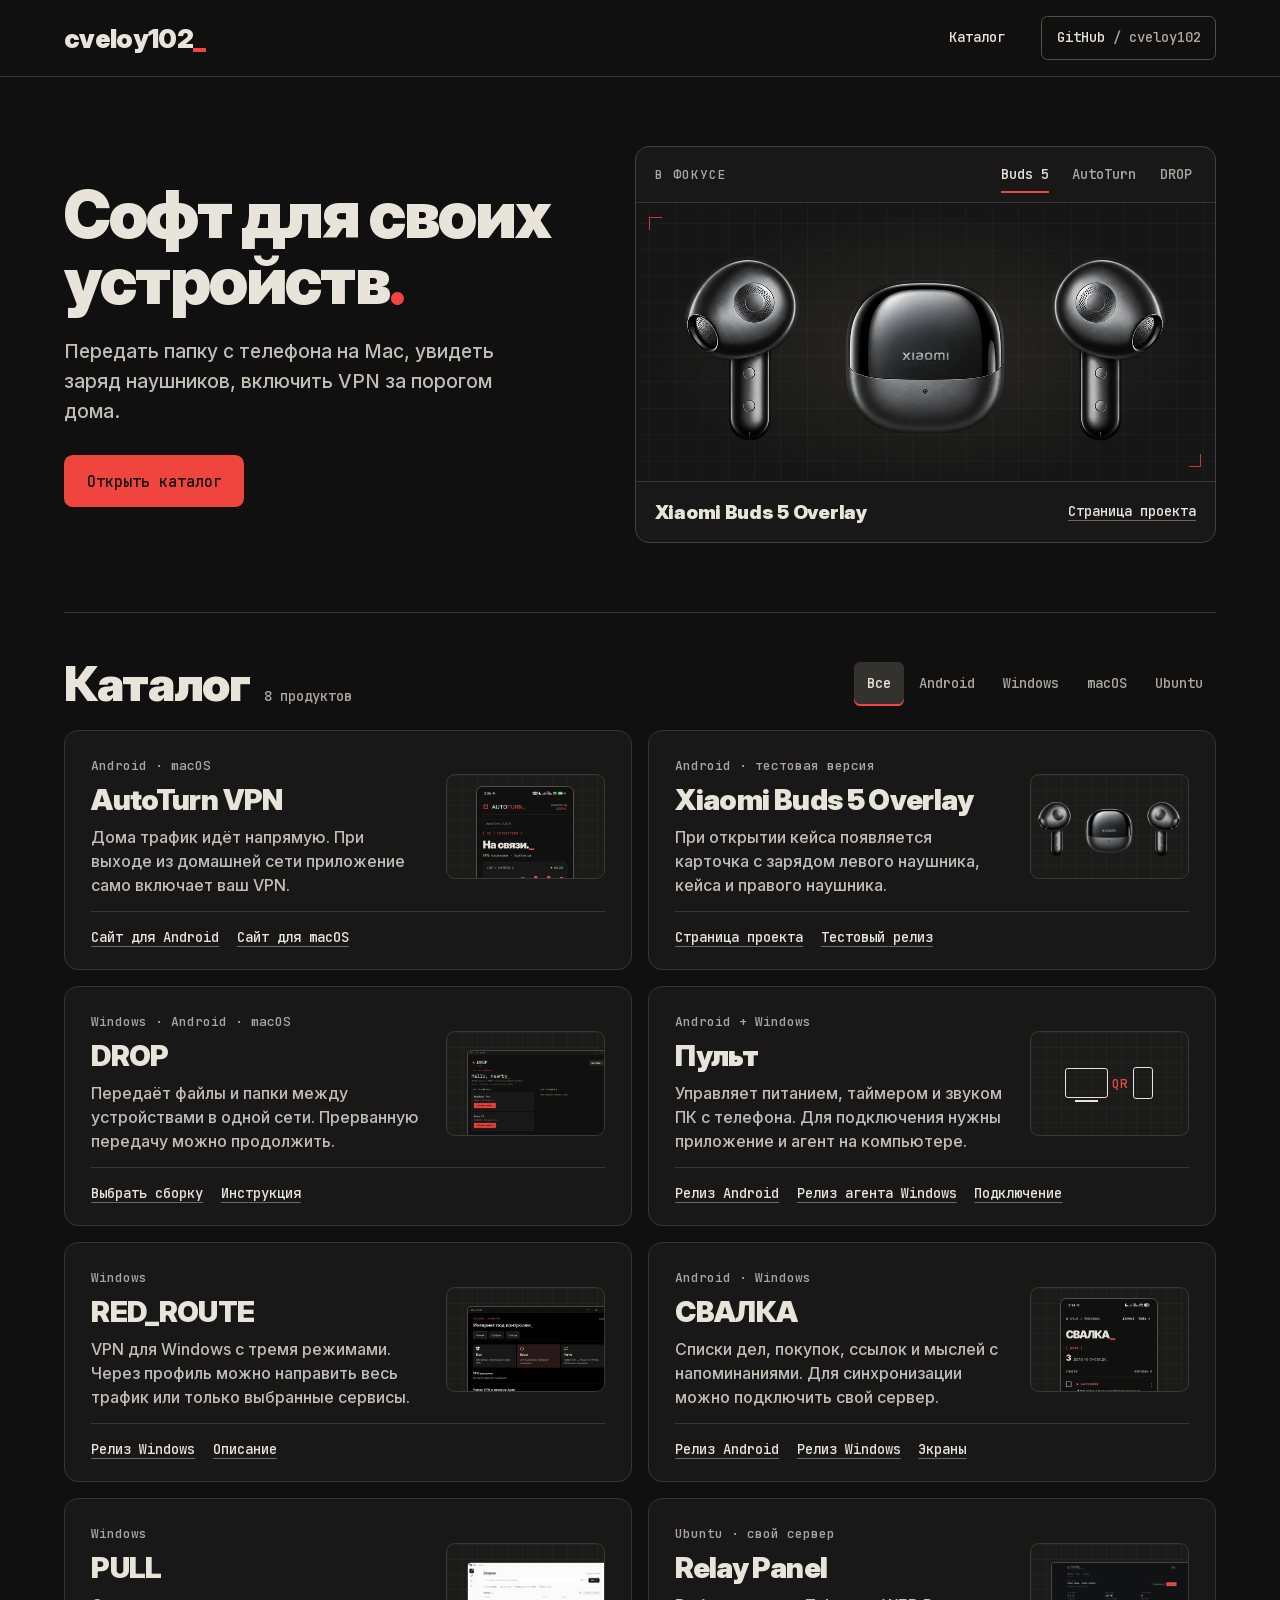
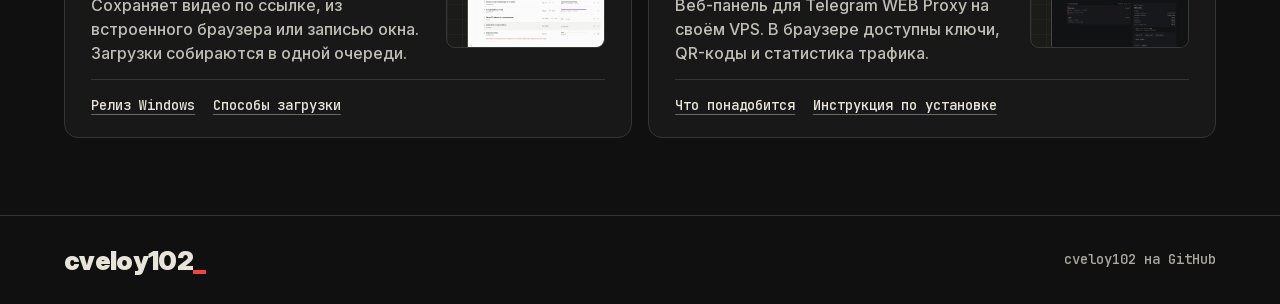
==== index.html @ 3ee3e3c9 "Publish the cveloy102 project catalog" ====
<!doctype html>
<html lang="ru">
<head>
  <meta charset="utf-8">
  <meta name="viewport" content="width=device-width, initial-scale=1">
  <meta name="theme-color" content="#101010">
  <meta name="description" content="Приложения cveloy102 для Android, Windows и macOS и инструменты для своего сервера. Страницы проектов, инструкции и релизы.">
  <title>cveloy102 — каталог приложений</title>
  <link rel="icon" href="data:,">
  <link rel="stylesheet" href="styles.css">
  <script src="showcase.js" defer></script>
</head>
<body id="top">
  <a class="skip" href="#catalog">К каталогу приложений</a>
  <header class="masthead">
    <div class="shell masthead-inner">
      <a class="wordmark" href="#top" aria-label="cveloy102, начало страницы">cveloy102<span aria-hidden="true">_</span></a>
      <nav class="main-nav" aria-label="Основная навигация">
        <a href="#catalog">Каталог</a>
        <a class="github-link" href="https://github.com/cveloy102">GitHub<span class="handle"> / cveloy102</span></a>
      </nav>
    </div>
  </header>

  <main>
    <section class="hero shell" aria-labelledby="hero-title">
      <div class="intro">
        <h1 id="hero-title">Софт для своих устройств<span class="accent">.</span></h1>
        <p class="lead">Передать папку с телефона на Mac, увидеть заряд наушников, включить VPN за порогом дома.</p>
        <a class="primary" href="#catalog">Открыть каталог</a>
      </div>

      <div class="workbench">
        <div class="workbench-bar">
          <span class="small-label" id="featured-label">В фокусе</span>
          <div class="segments" role="group" aria-labelledby="featured-label" data-feature-controls hidden>
            <button type="button" aria-pressed="true" aria-controls="feature-buds">Buds 5</button>
            <button type="button" aria-pressed="false" aria-controls="feature-autoturn">AutoTurn</button>
            <button type="button" aria-pressed="false" aria-controls="feature-drop">DROP</button>
          </div>
        </div>
        <div class="display" aria-live="polite">
          <figure class="feature" id="feature-buds">
            <div class="stage stage-buds">
              <img src="assets/buds.webp" width="1024" height="512" alt="Два графитовых наушника Xiaomi Buds 5 по сторонам от зарядного кейса.">
            </div>
            <figcaption><strong>Xiaomi Buds 5 Overlay</strong><a href="https://cveloy102.github.io/buds-curtain/">Страница проекта</a></figcaption>
          </figure>
          <figure class="feature" id="feature-autoturn" hidden>
            <div class="stage stage-autoturn">
              <img class="mac-screen" src="assets/autoturn-mac.webp" width="600" height="553" alt="Окно AutoTurn с состоянием VPN на macOS.">
              <img class="phone-screen" src="assets/autoturn-android.webp" width="620" height="1343" alt="Главный экран Android со статусом «На связи».">
            </div>
            <figcaption><strong>AutoTurn VPN</strong><div class="caption-links"><a href="https://cveloy102.github.io/autoturn-vpn/">Android</a><a href="https://cveloy102.github.io/autoturn-macos/">macOS</a></div></figcaption>
          </figure>
          <figure class="feature" id="feature-drop" hidden>
            <div class="stage stage-drop">
              <img src="assets/drop-windows.webp" width="920" height="681" alt="Окно DROP на Windows со списком устройств в локальной сети.">
            </div>
            <figcaption><strong>DROP</strong><a href="https://cveloy102.github.io/hl100-drop/">Страница проекта</a></figcaption>
          </figure>
        </div>
      </div>
    </section>

    <section class="catalog shell" id="catalog" aria-labelledby="catalog-title">
      <div class="catalog-top">
        <div class="catalog-heading"><h2 id="catalog-title">Каталог</h2><span class="result-count" role="status" aria-atomic="true">8 продуктов</span></div>
        <div class="filters" role="group" aria-label="Фильтр по платформе" data-filter-controls hidden>
          <button type="button" data-filter="all" aria-pressed="true">Все</button>
          <button type="button" data-filter="android" aria-pressed="false">Android</button>
          <button type="button" data-filter="windows" aria-pressed="false">Windows</button>
          <button type="button" data-filter="macos" aria-pressed="false">macOS</button>
          <button type="button" data-filter="ubuntu" aria-pressed="false">Ubuntu</button>
        </div>
      </div>
      <div class="products">
        <article class="product" data-platforms="android macos">
          <div class="product-main">
            <div class="product-copy"><p class="platform">Android · macOS</p><h3>AutoTurn VPN</h3><p>Дома трафик идёт напрямую. При выходе из домашней сети приложение само включает ваш VPN.</p></div>
            <div class="mini mini-phone" aria-hidden="true"><img src="assets/autoturn-android.webp" width="620" height="1343" loading="lazy" alt=""></div>
          </div>
          <div class="links"><a href="https://cveloy102.github.io/autoturn-vpn/">Сайт для Android</a><a href="https://cveloy102.github.io/autoturn-macos/">Сайт для macOS</a></div>
        </article>
        <article class="product" data-platforms="android">
          <div class="product-main">
            <div class="product-copy"><p class="platform">Android · тестовая версия</p><h3>Xiaomi Buds 5 Overlay</h3><p>При открытии кейса появляется карточка с зарядом левого наушника, кейса и правого наушника.</p></div>
            <div class="mini mini-buds" aria-hidden="true"><img src="assets/buds.webp" width="1024" height="512" loading="lazy" alt=""></div>
          </div>
          <div class="links"><a href="https://cveloy102.github.io/buds-curtain/">Страница проекта</a><a href="https://github.com/cveloy102/buds-curtain/releases/tag/v0.7.1">Тестовый релиз</a></div>
        </article>
        <article class="product" data-platforms="android windows macos">
          <div class="product-main">
            <div class="product-copy"><p class="platform">Windows · Android · macOS</p><h3>DROP</h3><p>Передаёт файлы и папки между устройствами в одной сети. Прерванную передачу можно продолжить.</p></div>
            <div class="mini mini-window" aria-hidden="true"><img src="assets/drop-windows.webp" width="920" height="681" loading="lazy" alt=""></div>
          </div>
          <div class="links"><a href="https://cveloy102.github.io/hl100-drop/#download">Выбрать сборку</a><a href="https://cveloy102.github.io/hl100-drop/guide.html">Инструкция</a></div>
        </article>
        <article class="product" data-platforms="android windows">
          <div class="product-main">
            <div class="product-copy"><p class="platform">Android + Windows</p><h3>Пульт</h3><p>Управляет питанием, таймером и звуком ПК с телефона. Для подключения нужны приложение и агент на компьютере.</p></div>
            <div class="mini pairing" role="img" aria-label="Телефон соединяется с агентом на ПК по QR-коду"><span class="monitor"></span><span class="pair-code">QR</span><span class="handset"></span></div>
          </div>
          <div class="links"><a href="https://github.com/cveloy102/pult/releases/tag/android-v0.2.0">Релиз Android</a><a href="https://github.com/cveloy102/pult/releases/tag/agent-v0.2.0">Релиз агента Windows</a><a href="https://github.com/cveloy102/pult#первый-запуск">Подключение</a></div>
        </article>
        <article class="product" data-platforms="windows">
          <div class="product-main">
            <div class="product-copy"><p class="platform">Windows</p><h3>RED_ROUTE</h3><p>VPN для Windows с тремя режимами. Через профиль можно направить весь трафик или только выбранные сервисы.</p></div>
            <div class="mini mini-window" aria-hidden="true"><img src="assets/red-route.webp" width="480" height="537" loading="lazy" alt=""></div>
          </div>
          <div class="links"><a href="https://github.com/cveloy102/RED_ROUTE/releases/latest">Релиз Windows</a><a href="https://github.com/cveloy102/RED_ROUTE#red_route">Описание</a></div>
        </article>
        <article class="product" data-platforms="android windows">
          <div class="product-main">
            <div class="product-copy"><p class="platform">Android · Windows</p><h3>СВАЛКА</h3><p>Списки дел, покупок, ссылок и мыслей с напоминаниями. Для синхронизации можно подключить свой сервер.</p></div>
            <div class="mini mini-phone" aria-hidden="true"><img src="assets/svalka.webp" width="310" height="671" loading="lazy" alt=""></div>
          </div>
          <div class="links"><a href="https://github.com/cveloy102/reminder/releases/tag/v2.1">Релиз Android</a><a href="https://github.com/cveloy102/reminder/releases/tag/windows-v0.4.2">Релиз Windows</a><a href="https://github.com/cveloy102/reminder#интерфейс">Экраны</a></div>
        </article>
        <article class="product" data-platforms="windows">
          <div class="product-main">
            <div class="product-copy"><p class="platform">Windows</p><h3>PULL</h3><p>Сохраняет видео по ссылке, из встроенного браузера или записью окна. Загрузки собираются в одной очереди.</p></div>
            <div class="mini mini-window" aria-hidden="true"><img src="assets/pull.webp" width="690" height="442" loading="lazy" alt=""></div>
          </div>
          <div class="links"><a href="https://github.com/cveloy102/pull-video-downloader/releases/latest">Релиз Windows</a><a href="https://github.com/cveloy102/pull-video-downloader#четыре-способа-сохранить-видео">Способы загрузки</a></div>
        </article>
        <article class="product" data-platforms="ubuntu">
          <div class="product-main">
            <div class="product-copy"><p class="platform">Ubuntu · свой сервер</p><h3>Relay Panel</h3><p>Веб-панель для Telegram WEB Proxy на своём VPS. В браузере доступны ключи, QR-коды и статистика трафика.</p></div>
            <div class="mini mini-window" aria-hidden="true"><img src="assets/relay.webp" width="620" height="372" loading="lazy" alt=""></div>
          </div>
          <div class="links"><a href="https://github.com/cveloy102/telegram-webproxy-panel#-что-нужно-заранее">Что понадобится</a><a href="https://github.com/cveloy102/telegram-webproxy-panel#-установка">Инструкция по установке</a></div>
        </article>
      </div>
    </section>
  </main>
  <footer><div class="shell foot"><a class="wordmark" href="#top" aria-label="cveloy102, к началу">cveloy102<span aria-hidden="true">_</span></a><a class="foot-link" href="https://github.com/cveloy102">cveloy102 на GitHub</a></div></footer>
</body>
</html>
---- styles.css ----
@font-face {
  font-family: Inter;
  src: url("assets/inter-medium.ttf") format("truetype");
  font-weight: 500;
  font-display: swap;
}
@font-face {
  font-family: "Inter Display";
  src: url("assets/inter-black.ttf") format("truetype");
  font-weight: 900;
  font-display: swap;
}
@font-face {
  font-family: "JetBrains Mono";
  src: url("assets/jetbrains.ttf") format("truetype");
  font-weight: 500;
  font-display: swap;
}

:root {
  color-scheme: dark;
  --bg: #101010;
  --surface: #181818;
  --fg: #e8e4d9;
  --muted: #aaa79f;
  --line: #353535;
  --accent: #f0443e;
  --display: "Inter Display", "Arial Black", system-ui, sans-serif;
  --sans: Inter, "Segoe UI", Arial, sans-serif;
  --mono: "JetBrains Mono", Consolas, monospace;
  --gutter: clamp(1rem, 5vw, 4.5rem);
  --radius: 0.875rem;
}
*, *::before, *::after { box-sizing: border-box; }
[hidden] { display: none !important; }
html { scroll-padding-top: 1rem; }
body { margin: 0; background: var(--bg); color: var(--fg); font: 500 1rem/1.55 var(--sans); overflow-wrap: anywhere; }
a { color: inherit; text-decoration: none; }
button { color: inherit; font: inherit; cursor: pointer; }
a, button { touch-action: manipulation; }
:focus-visible { outline: 3px solid var(--fg); outline-offset: 3px; }
img { display: block; max-width: 100%; }
h1, h2, h3, p, figure { margin: 0; }
h1, h2, h3 { font-family: var(--display); font-weight: 900; }
::selection { color: var(--bg); background: var(--accent); }
.shell { width: min(80rem, calc(100% - var(--gutter) * 2)); margin-inline: auto; }
.skip { position: absolute; z-index: 5; top: 0.5rem; left: 0.5rem; transform: translateY(-180%); padding: 0.7rem 1rem; color: var(--bg); background: var(--fg); }
.skip:focus { transform: none; }
.accent, .wordmark span { color: var(--accent); }

.masthead { border-bottom: 1px solid var(--line); }
.masthead-inner, .foot { display: flex; flex-wrap: wrap; justify-content: space-between; align-items: center; gap: 0.25rem 1rem; }
.masthead-inner { min-height: 4.75rem; }
.wordmark { display: inline-flex; align-items: center; min-height: 44px; font: 900 1.65rem/1 var(--display); letter-spacing: -0.025em; }
.main-nav { display: flex; flex-wrap: wrap; max-width: 100%; align-items: center; gap: 0.25rem clamp(0.875rem, 2.8vw, 2.5rem); }
.main-nav a, .foot-link { display: inline-flex; align-items: center; min-height: 44px; font: 500 0.875rem/1.4 var(--mono); }
.github-link { border: 1px solid #51504b; border-radius: 0.4rem; padding: 0 0.9rem; }
.handle { color: var(--muted); white-space: pre; }
.main-nav a:hover, .foot-link:hover { color: var(--accent); }
.github-link:hover { border-color: var(--accent); }

.hero { display: grid; grid-template-columns: minmax(0, 0.94fr) minmax(0, 1.06fr); align-items: center; gap: clamp(2rem, 4.3vw, 4.5rem); padding-block: clamp(3rem, 5.4vw, 5rem); }
.intro { padding-block: 0.5rem; }
h1 { max-width: 15ch; font-size: clamp(3.1rem, 5.1vw, 4.95rem); line-height: 1.02; letter-spacing: -0.032em; text-wrap: balance; }
.lead { max-width: 37ch; margin-top: 1.4rem; color: #c1beb6; font-size: clamp(1.0625rem, 1.5vw, 1.25rem); line-height: 1.55; }
.primary { display: inline-flex; min-height: 3.25rem; align-items: center; justify-content: center; margin-top: 1.8rem; padding: 0.75rem 1.35rem; border: 1px solid transparent; border-radius: 0.55rem; color: var(--bg); background: var(--accent); font: 500 0.95rem/1.4 var(--mono); }
.primary:hover { background: #ff5b52; }
.primary:active { background: #eb403a; }

.workbench { min-width: 0; overflow: hidden; border: 1px solid #43413c; border-radius: var(--radius); background: var(--surface); }
.workbench-bar { min-height: 3.5rem; padding: 0.25rem 0.8rem 0.25rem 1.2rem; display: flex; flex-wrap: wrap; justify-content: space-between; align-items: center; gap: 0.25rem 0.5rem; border-bottom: 1px solid var(--line); }
.small-label, .platform { font: 500 0.8125rem/1.4 var(--mono); }
.small-label { color: var(--muted); text-transform: uppercase; letter-spacing: 0.08em; }
.segments { display: flex; flex-wrap: wrap; max-width: 100%; align-items: center; gap: 0.18rem; }
.segments button, .filters button { min-height: 44px; border: 0; padding: 0.35rem 0.65rem; background: transparent; color: var(--muted); font: 500 0.875rem/1.25 var(--mono); }
.segments button { position: relative; border-radius: 0.25rem; }
.segments button[aria-pressed="true"] { color: var(--fg); }
.segments button[aria-pressed="true"]::after { content: ""; position: absolute; left: 0.65rem; right: 0.65rem; bottom: 0.2rem; height: 2px; background: var(--accent); }
.segments button:hover, .filters button:hover { color: var(--fg); background: #252523; }
.stage { position: relative; display: grid; place-items: center; isolation: isolate; height: clamp(13.5rem, 21.7vw, 20rem); overflow: hidden; background-color: #161616; background-image: radial-gradient(ellipse at 50% 52%, #79746b31, transparent 67%), linear-gradient(#d1caba0a 1px, transparent 1px), linear-gradient(90deg, #d1caba0a 1px, transparent 1px); background-size: auto, 1.65rem 1.65rem, 1.65rem 1.65rem; background-position: center; }
.stage::before, .stage::after { content: ""; position: absolute; z-index: 2; width: 0.8rem; height: 0.8rem; opacity: 0.8; pointer-events: none; }
.stage::before { top: 0.85rem; left: 0.85rem; border-top: 1px solid var(--accent); border-left: 1px solid var(--accent); }
.stage::after { right: 0.85rem; bottom: 0.85rem; border-right: 1px solid var(--accent); border-bottom: 1px solid var(--accent); }
.stage-buds img { width: 89%; height: 96%; object-fit: contain; }
.stage-autoturn img { height: auto; border: 1px solid #55534e; box-shadow: 0 0.6rem 2rem #0009; }
.stage-autoturn .mac-screen { position: absolute; height: 85%; width: auto; max-width: 71%; object-fit: contain; left: 15%; top: 7%; border-radius: 0.38rem; }
.stage-autoturn .phone-screen { position: absolute; height: 79%; width: auto; right: 13%; bottom: 4%; border-radius: 0.65rem; }
.stage-drop img { max-width: 81%; width: auto; height: 88%; object-fit: contain; border: 1px solid #474641; border-radius: 0.4rem; box-shadow: 0 0.6rem 2rem #0009; }
figcaption { display: flex; flex-wrap: wrap; justify-content: space-between; align-items: center; gap: 0.25rem 0.75rem; min-height: 3.8rem; padding: 0.3rem 1.2rem; border-top: 1px solid var(--line); }
figcaption strong { font: 900 clamp(1.075rem, 1.5vw, 1.375rem)/1.15 var(--display); letter-spacing: -0.015em; }
figcaption a, .links a { display: inline-flex; align-items: center; min-height: 44px; font: 500 0.875rem/1.4 var(--mono); text-decoration: underline; text-decoration-color: #6b6861; text-underline-offset: 0.3em; }
figcaption a:hover, .links a:hover { color: var(--accent); text-decoration-color: currentColor; }
.caption-links { display: flex; flex-wrap: wrap; gap: 0.8rem; }

.catalog { padding-block: clamp(2rem, 3.7vw, 3.5rem) clamp(3rem, 6vw, 5.5rem); border-top: 1px solid var(--line); }
.catalog-top { display: flex; align-items: center; justify-content: space-between; gap: 1.25rem; flex-wrap: wrap; margin-bottom: 1.4rem; }
.catalog-heading { display: flex; align-items: baseline; flex-wrap: wrap; gap: 0.875rem; }
h2 { font-size: clamp(2.25rem, 3.7vw, 3.4rem); letter-spacing: -0.028em; line-height: 1; }
.result-count { color: var(--muted); font: 500 0.875rem/1.5 var(--mono); }
.filters { display: flex; flex-wrap: wrap; align-items: center; gap: 0.15rem; }
.filters button { min-width: 44px; border-radius: 0.4rem; padding-inline: 0.8rem; }
.filters button[aria-pressed="true"] { color: var(--fg); background: #33322e; box-shadow: inset 0 -2px var(--accent); }
.products { display: grid; grid-template-columns: repeat(2, minmax(0, 1fr)); gap: 1rem; }
.product { min-width: 0; min-height: 14.25rem; display: flex; flex-direction: column; justify-content: space-between; padding: clamp(1.1rem, 2.05vw, 1.75rem); padding-bottom: 0.6rem; border: 1px solid var(--line); border-radius: var(--radius); background: var(--surface); }
.product-main { display: grid; grid-template-columns: minmax(0, 1fr) 31%; align-items: center; gap: clamp(0.75rem, 1.7vw, 1.5rem); margin-bottom: 0.9rem; }
.platform { margin-bottom: 0.55rem; color: var(--muted); }
h3 { font-size: clamp(1.6rem, 2.25vw, 2.05rem); line-height: 1.08; letter-spacing: -0.022em; overflow-wrap: anywhere; }
.product-copy p:last-child { margin-top: 0.6rem; color: #c1beb6; line-height: 1.5; }
.mini { position: relative; display: grid; place-items: center; overflow: hidden; height: clamp(6.1rem, 8.2vw, 7.8rem); border: 1px solid #383835; border-radius: 0.55rem; background-color: #1b1b1a; background-image: linear-gradient(#d1caba09 1px, transparent 1px), linear-gradient(90deg, #d1caba09 1px, transparent 1px); background-size: 15px 15px; }
.mini-buds img { width: 98%; height: auto; }
.mini-phone img { position: absolute; width: 62%; height: auto; top: 10%; border: 1px solid #504f49; border-radius: 0.4rem; }
.mini-window img { position: absolute; width: 91%; height: auto; max-height: none; top: 18%; left: 13%; border: 1px solid #47453f; border-radius: 0.25rem; }
.links { display: flex; flex-wrap: wrap; gap: 0.1rem 1.1rem; align-items: baseline; border-top: 1px solid var(--line); padding-top: 0.2rem; }
.pairing { display: flex; justify-content: center; gap: 0.28rem; }
.monitor, .handset { display: block; position: relative; border: 1.5px solid var(--fg); border-radius: 0.18rem; }
.monitor { width: 27%; height: 29%; }
.monitor::after { content: ""; position: absolute; width: 55%; left: 22.5%; bottom: -0.32rem; border-bottom: 2px solid var(--fg); }
.handset { width: 13%; height: 31%; }
.pair-code { color: var(--accent); font: 500 0.8125rem/1 var(--mono); }
.foot { min-height: 5.5rem; }
footer { border-top: 1px solid var(--line); }
.foot-link { color: var(--muted); }

@media (max-width: 62rem) {
  .hero { gap: 1.5rem; }
  h1 { font-size: clamp(2.85rem, 5.1vw, 3.5rem); }
  .product-main { grid-template-columns: minmax(0, 1fr) 26%; }
  .product { padding-inline: 1.15rem; }
}
@media (max-width: 48rem) {
  .hero { grid-template-columns: minmax(0, 1fr); padding-block: 2.4rem; gap: 1.8rem; }
  .intro { padding: 0; }
  h1 { font-size: clamp(2.85rem, 9.2vw, 4.3rem); }
  .lead { margin-top: 1rem; }
  .primary { margin-top: 1.25rem; }
  .stage { height: clamp(10.75rem, 42vw, 17.5rem); }
  .products { grid-template-columns: minmax(0, 1fr); }
  .product-main { grid-template-columns: minmax(0, 1fr) 27%; }
  .product { min-height: 0; }
  .catalog-top { gap: 1rem; }
}
@media (max-width: 32rem) {
  .masthead-inner { min-height: 3.75rem; }
  .wordmark { font-size: 1.35rem; }
  .handle { display: none; }
  .github-link { padding-inline: 0.7rem; }
  .workbench-bar { padding-inline: 0.75rem 0.4rem; }
  .segments button { padding-inline: 0.55rem; }
  figcaption { padding-inline: 0.75rem; }
  .filters { gap: 0; }
  .filters button { padding-inline: 0.6rem; }
  .product-main { display: block; position: relative; }
  .product-copy .platform, .product-copy h3 { max-width: calc(100% - 4.7rem); }
  .product-copy p:last-child { margin-top: 0.9rem; }
  .mini { position: absolute; top: 0; right: 0; width: 4rem; height: 3.5rem; }
  .links { column-gap: 0.9rem; }
}
@media (max-width: 22.5rem) {
  .small-label { font-size: 0.75rem; letter-spacing: 0; }
  .segments { gap: 0; }
  .segments button { padding-inline: 0.4rem; }
  figcaption { flex-wrap: wrap; row-gap: 0; padding-top: 0.65rem; }
  .product-copy .platform, .product-copy h3 { max-width: none; }
  .mini { display: none; }
}
@media (prefers-reduced-motion: no-preference) {
  html { scroll-behavior: smooth; }
  a, button { transition: color 150ms ease, border-color 150ms ease, background-color 150ms ease; }
}
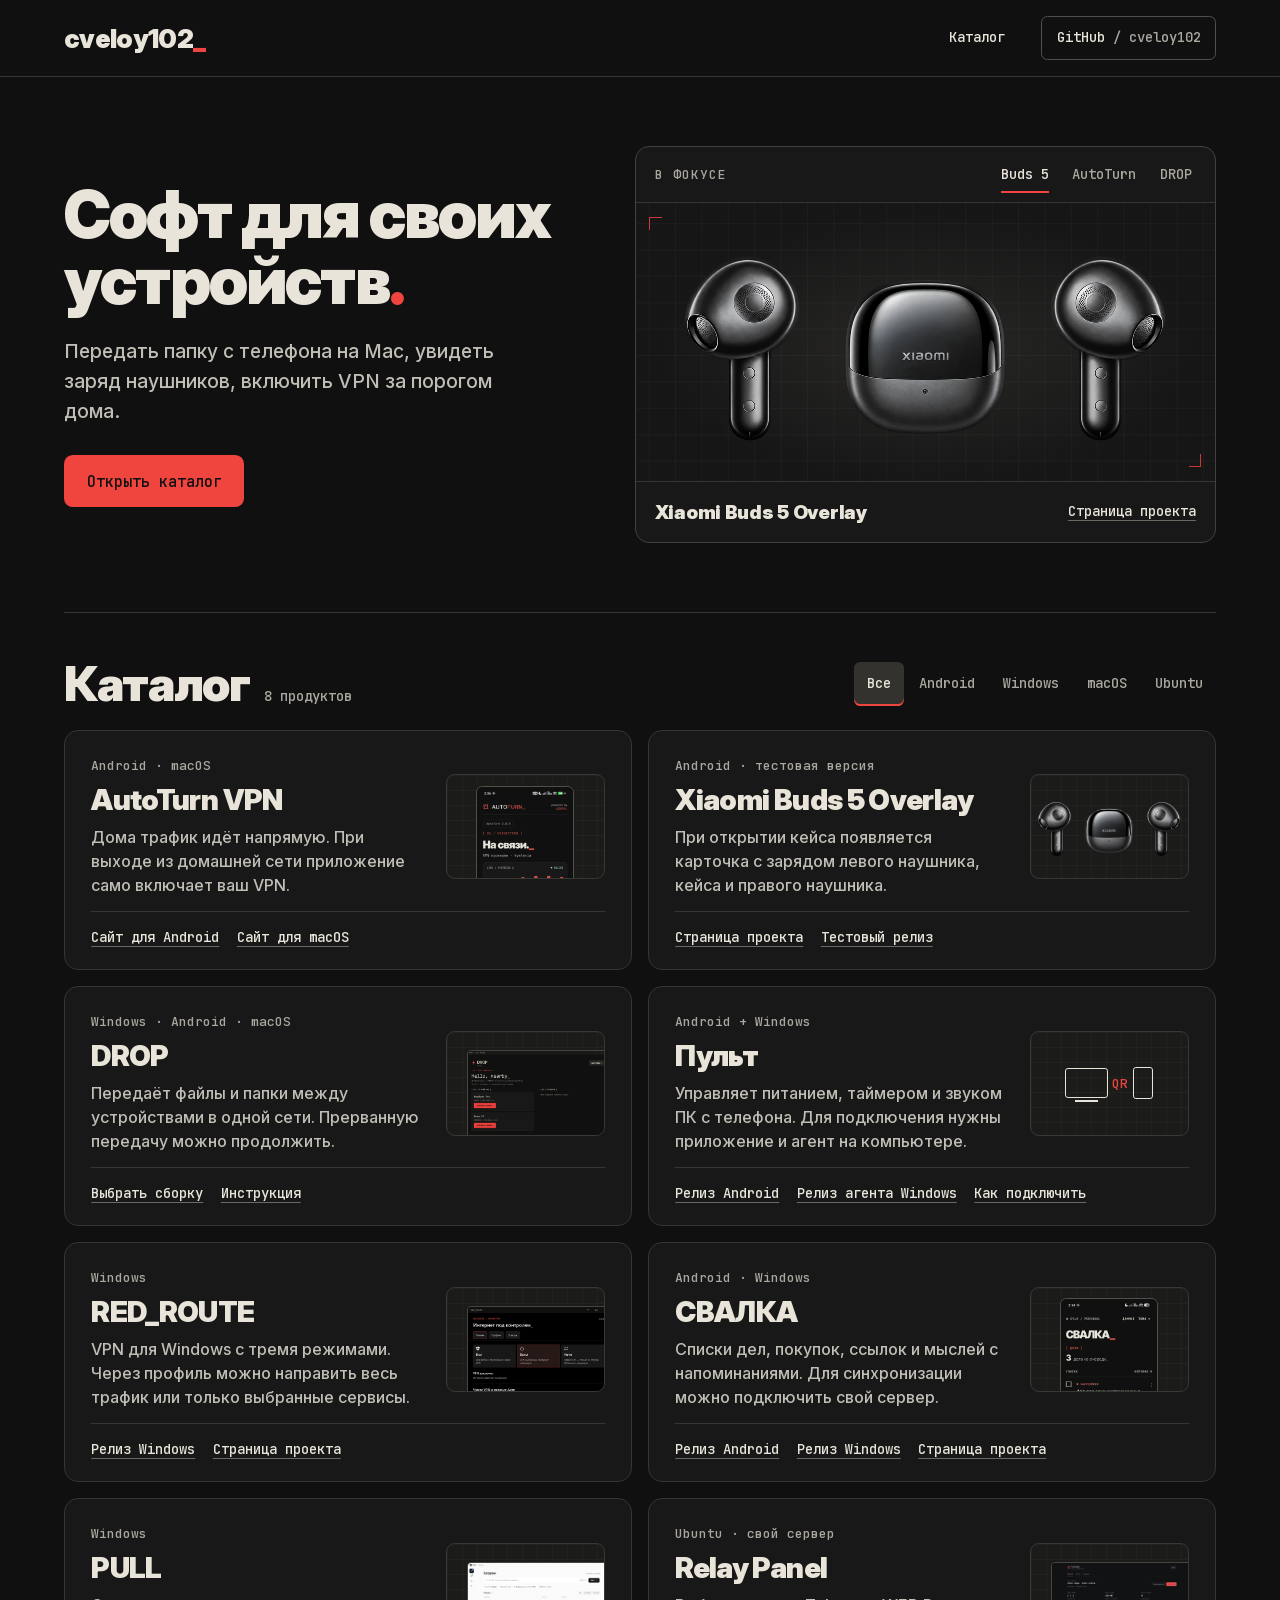
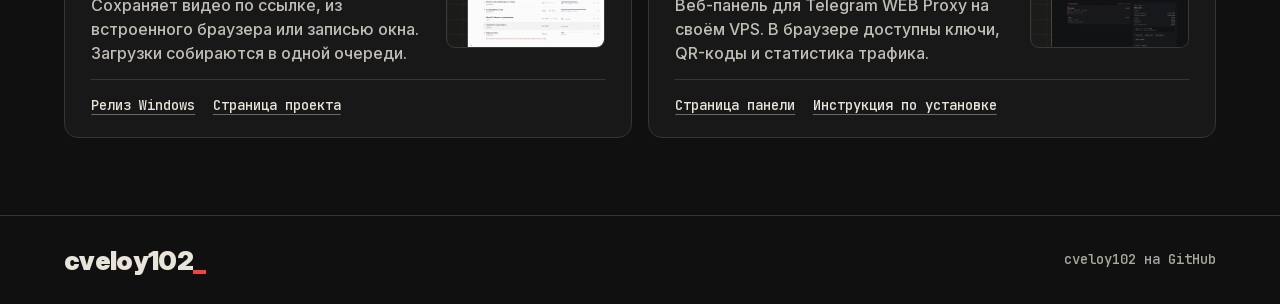
==== commit 38b6c5e5: "Add product pages for the five remaining projects" ====
--- a/index.html
+++ b/index.html
@@ -6,7 +6,7 @@
   <meta name="theme-color" content="#101010">
   <meta name="description" content="Приложения cveloy102 для Android, Windows и macOS и инструменты для своего сервера. Страницы проектов, инструкции и релизы.">
   <title>cveloy102 — каталог приложений</title>
-  <link rel="icon" href="data:,">
+  <link rel="icon" href="assets/favicon.png" type="image/png">
   <link rel="stylesheet" href="styles.css">
   <script src="showcase.js" defer></script>
 </head>
@@ -75,61 +75,61 @@
         </div>
       </div>
       <div class="products">
-        <article class="product" data-platforms="android macos">
+        <article class="product" id="autoturn" data-platforms="android macos">
           <div class="product-main">
             <div class="product-copy"><p class="platform">Android · macOS</p><h3>AutoTurn VPN</h3><p>Дома трафик идёт напрямую. При выходе из домашней сети приложение само включает ваш VPN.</p></div>
             <div class="mini mini-phone" aria-hidden="true"><img src="assets/autoturn-android.webp" width="620" height="1343" loading="lazy" alt=""></div>
           </div>
           <div class="links"><a href="https://cveloy102.github.io/autoturn-vpn/">Сайт для Android</a><a href="https://cveloy102.github.io/autoturn-macos/">Сайт для macOS</a></div>
         </article>
-        <article class="product" data-platforms="android">
+        <article class="product" id="buds" data-platforms="android">
           <div class="product-main">
             <div class="product-copy"><p class="platform">Android · тестовая версия</p><h3>Xiaomi Buds 5 Overlay</h3><p>При открытии кейса появляется карточка с зарядом левого наушника, кейса и правого наушника.</p></div>
             <div class="mini mini-buds" aria-hidden="true"><img src="assets/buds.webp" width="1024" height="512" loading="lazy" alt=""></div>
           </div>
           <div class="links"><a href="https://cveloy102.github.io/buds-curtain/">Страница проекта</a><a href="https://github.com/cveloy102/buds-curtain/releases/tag/v0.7.1">Тестовый релиз</a></div>
         </article>
-        <article class="product" data-platforms="android windows macos">
+        <article class="product" id="drop" data-platforms="android windows macos">
           <div class="product-main">
             <div class="product-copy"><p class="platform">Windows · Android · macOS</p><h3>DROP</h3><p>Передаёт файлы и папки между устройствами в одной сети. Прерванную передачу можно продолжить.</p></div>
             <div class="mini mini-window" aria-hidden="true"><img src="assets/drop-windows.webp" width="920" height="681" loading="lazy" alt=""></div>
           </div>
           <div class="links"><a href="https://cveloy102.github.io/hl100-drop/#download">Выбрать сборку</a><a href="https://cveloy102.github.io/hl100-drop/guide.html">Инструкция</a></div>
         </article>
-        <article class="product" data-platforms="android windows">
+        <article class="product" id="pult" data-platforms="android windows">
           <div class="product-main">
             <div class="product-copy"><p class="platform">Android + Windows</p><h3>Пульт</h3><p>Управляет питанием, таймером и звуком ПК с телефона. Для подключения нужны приложение и агент на компьютере.</p></div>
             <div class="mini pairing" role="img" aria-label="Телефон соединяется с агентом на ПК по QR-коду"><span class="monitor"></span><span class="pair-code">QR</span><span class="handset"></span></div>
           </div>
-          <div class="links"><a href="https://github.com/cveloy102/pult/releases/tag/android-v0.2.0">Релиз Android</a><a href="https://github.com/cveloy102/pult/releases/tag/agent-v0.2.0">Релиз агента Windows</a><a href="https://github.com/cveloy102/pult#первый-запуск">Подключение</a></div>
+          <div class="links"><a href="https://github.com/cveloy102/pult/releases/tag/android-v0.2.0">Релиз Android</a><a href="https://github.com/cveloy102/pult/releases/tag/agent-v0.2.0">Релиз агента Windows</a><a href="pult/">Как подключить</a></div>
         </article>
-        <article class="product" data-platforms="windows">
+        <article class="product" id="red-route" data-platforms="windows">
           <div class="product-main">
             <div class="product-copy"><p class="platform">Windows</p><h3>RED_ROUTE</h3><p>VPN для Windows с тремя режимами. Через профиль можно направить весь трафик или только выбранные сервисы.</p></div>
             <div class="mini mini-window" aria-hidden="true"><img src="assets/red-route.webp" width="480" height="537" loading="lazy" alt=""></div>
           </div>
-          <div class="links"><a href="https://github.com/cveloy102/RED_ROUTE/releases/latest">Релиз Windows</a><a href="https://github.com/cveloy102/RED_ROUTE#red_route">Описание</a></div>
+          <div class="links"><a href="https://github.com/cveloy102/RED_ROUTE/releases/latest">Релиз Windows</a><a href="red-route/">Страница проекта</a></div>
         </article>
-        <article class="product" data-platforms="android windows">
+        <article class="product" id="svalka" data-platforms="android windows">
           <div class="product-main">
             <div class="product-copy"><p class="platform">Android · Windows</p><h3>СВАЛКА</h3><p>Списки дел, покупок, ссылок и мыслей с напоминаниями. Для синхронизации можно подключить свой сервер.</p></div>
             <div class="mini mini-phone" aria-hidden="true"><img src="assets/svalka.webp" width="310" height="671" loading="lazy" alt=""></div>
           </div>
-          <div class="links"><a href="https://github.com/cveloy102/reminder/releases/tag/v2.1">Релиз Android</a><a href="https://github.com/cveloy102/reminder/releases/tag/windows-v0.4.2">Релиз Windows</a><a href="https://github.com/cveloy102/reminder#интерфейс">Экраны</a></div>
+          <div class="links"><a href="https://github.com/cveloy102/reminder/releases/tag/v2.1">Релиз Android</a><a href="https://github.com/cveloy102/reminder/releases/tag/windows-v0.4.2">Релиз Windows</a><a href="svalka/">Страница проекта</a></div>
         </article>
-        <article class="product" data-platforms="windows">
+        <article class="product" id="pull" data-platforms="windows">
           <div class="product-main">
             <div class="product-copy"><p class="platform">Windows</p><h3>PULL</h3><p>Сохраняет видео по ссылке, из встроенного браузера или записью окна. Загрузки собираются в одной очереди.</p></div>
             <div class="mini mini-window" aria-hidden="true"><img src="assets/pull.webp" width="690" height="442" loading="lazy" alt=""></div>
           </div>
-          <div class="links"><a href="https://github.com/cveloy102/pull-video-downloader/releases/latest">Релиз Windows</a><a href="https://github.com/cveloy102/pull-video-downloader#четыре-способа-сохранить-видео">Способы загрузки</a></div>
+          <div class="links"><a href="https://github.com/cveloy102/pull-video-downloader/releases/latest">Релиз Windows</a><a href="pull/">Страница проекта</a></div>
         </article>
-        <article class="product" data-platforms="ubuntu">
+        <article class="product" id="relay-panel" data-platforms="ubuntu">
           <div class="product-main">
             <div class="product-copy"><p class="platform">Ubuntu · свой сервер</p><h3>Relay Panel</h3><p>Веб-панель для Telegram WEB Proxy на своём VPS. В браузере доступны ключи, QR-коды и статистика трафика.</p></div>
             <div class="mini mini-window" aria-hidden="true"><img src="assets/relay.webp" width="620" height="372" loading="lazy" alt=""></div>
           </div>
-          <div class="links"><a href="https://github.com/cveloy102/telegram-webproxy-panel#-что-нужно-заранее">Что понадобится</a><a href="https://github.com/cveloy102/telegram-webproxy-panel#-установка">Инструкция по установке</a></div>
+          <div class="links"><a href="relay-panel/">Страница панели</a><a href="https://github.com/cveloy102/telegram-webproxy-panel#-установка">Инструкция по установке</a></div>
         </article>
       </div>
     </section>
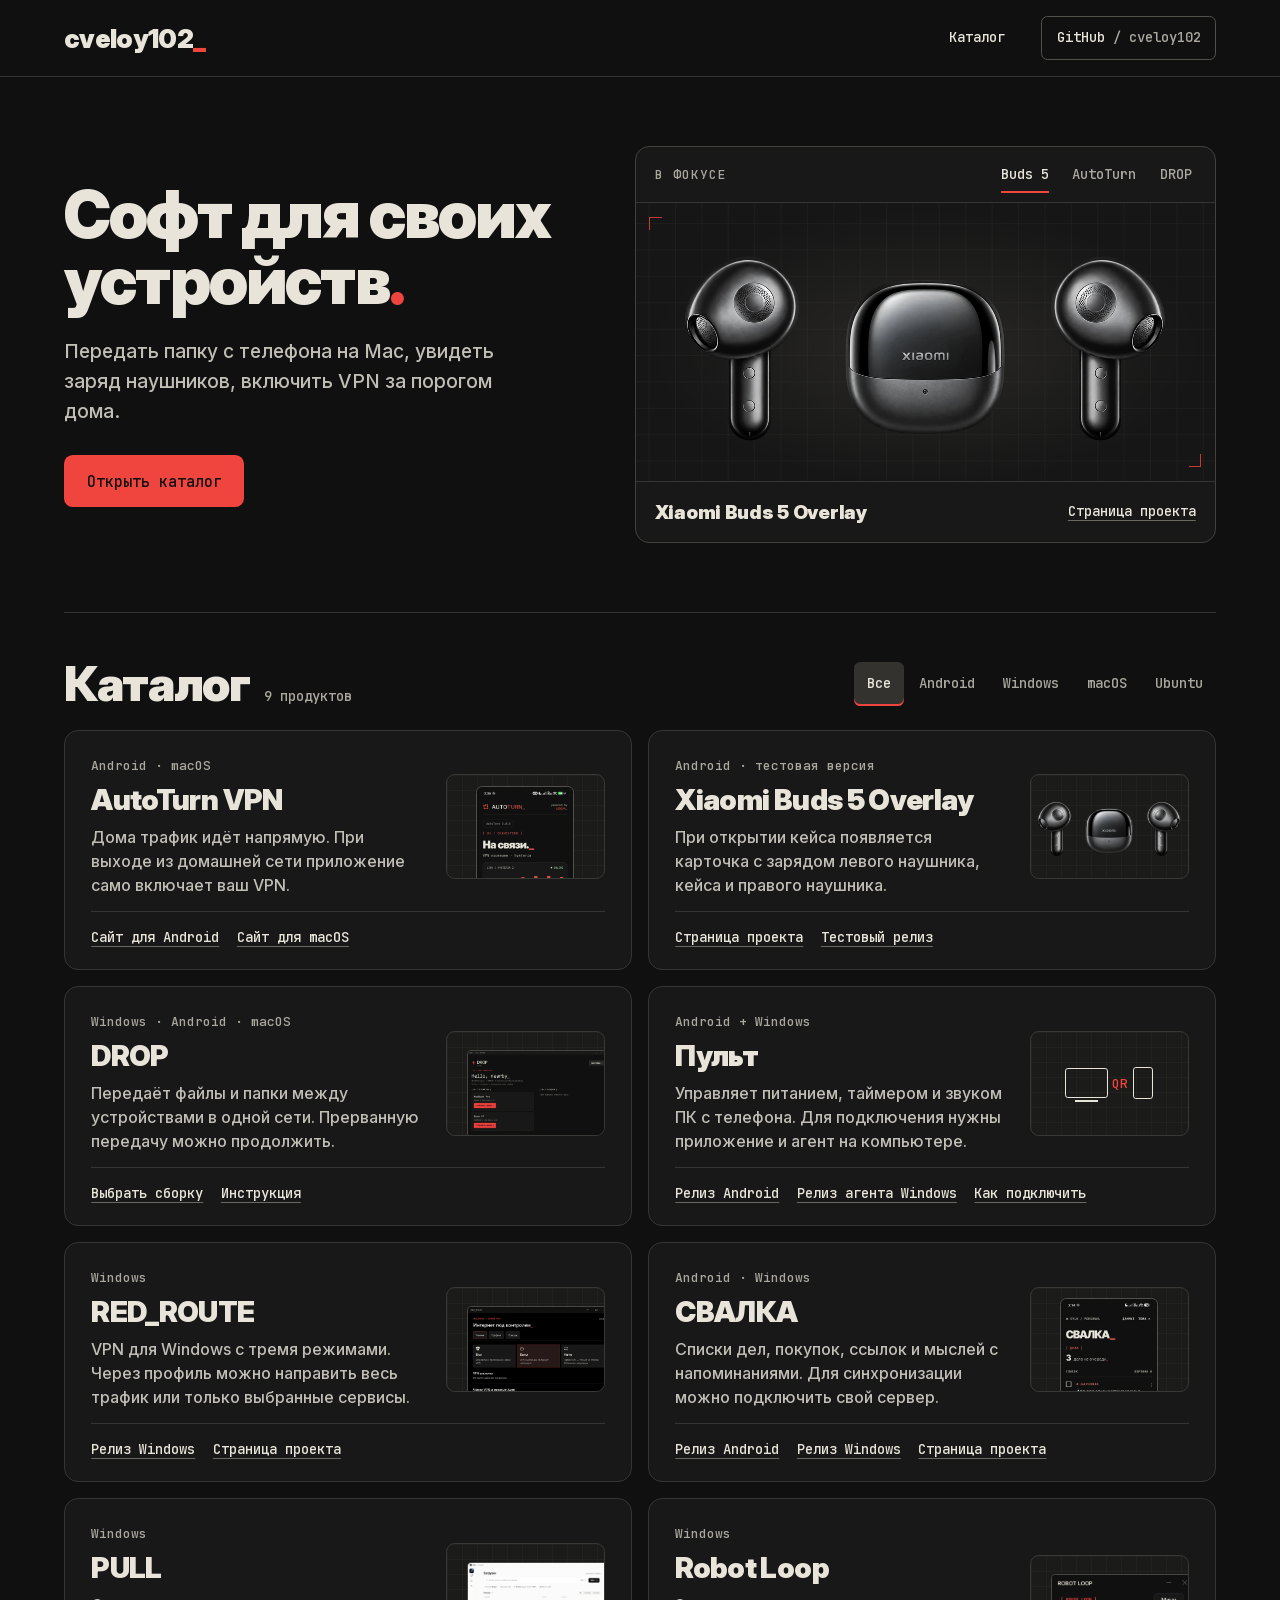
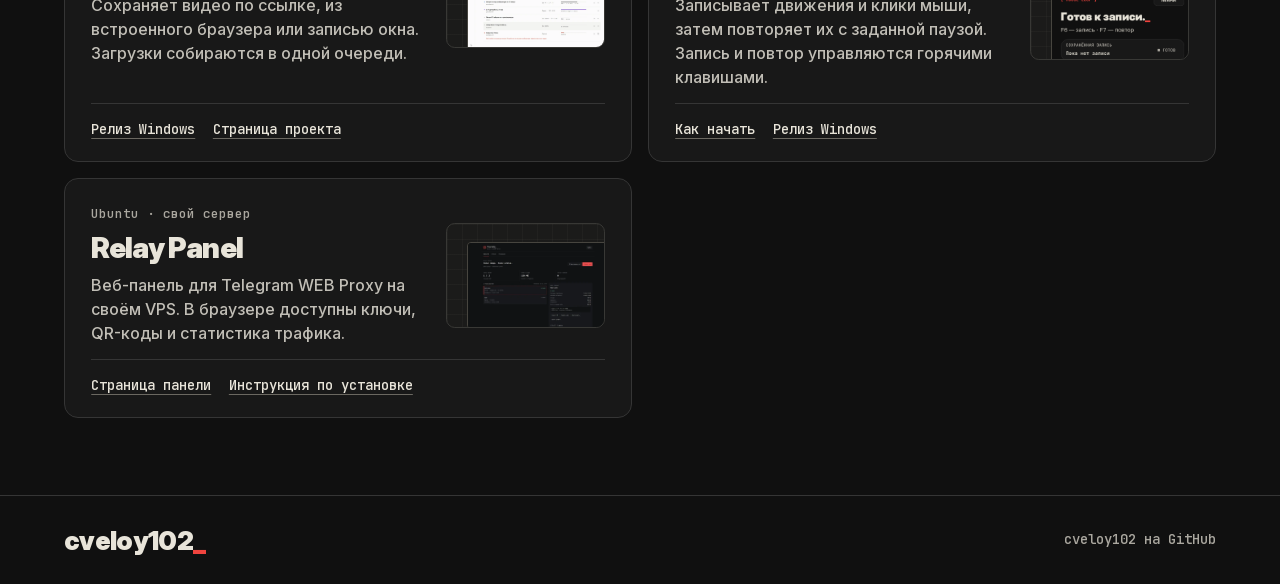
==== commit 3c240d1d: "Добавить путеводитель по каталогу и обновить ссылки Пульта" ====
--- a/index.html
+++ b/index.html
@@ -65,7 +65,7 @@
 
     <section class="catalog shell" id="catalog" aria-labelledby="catalog-title">
       <div class="catalog-top">
-        <div class="catalog-heading"><h2 id="catalog-title">Каталог</h2><span class="result-count" role="status" aria-atomic="true">8 продуктов</span></div>
+        <div class="catalog-heading"><h2 id="catalog-title">Каталог</h2><span class="result-count" role="status" aria-atomic="true">9 продуктов</span></div>
         <div class="filters" role="group" aria-label="Фильтр по платформе" data-filter-controls hidden>
           <button type="button" data-filter="all" aria-pressed="true">Все</button>
           <button type="button" data-filter="android" aria-pressed="false">Android</button>
@@ -101,7 +101,7 @@
             <div class="product-copy"><p class="platform">Android + Windows</p><h3>Пульт</h3><p>Управляет питанием, таймером и звуком ПК с телефона. Для подключения нужны приложение и агент на компьютере.</p></div>
             <div class="mini pairing" role="img" aria-label="Телефон соединяется с агентом на ПК по QR-коду"><span class="monitor"></span><span class="pair-code">QR</span><span class="handset"></span></div>
           </div>
-          <div class="links"><a href="https://github.com/cveloy102/pult/releases/tag/android-v0.2.0">Релиз Android</a><a href="https://github.com/cveloy102/pult/releases/tag/agent-v0.2.0">Релиз агента Windows</a><a href="pult/">Как подключить</a></div>
+          <div class="links"><a href="https://github.com/cveloy102/pult/releases/tag/android-v0.3.0">Релиз Android</a><a href="https://github.com/cveloy102/pult/releases/tag/agent-v0.3.0">Релиз агента Windows</a><a href="pult/">Как подключить</a></div>
         </article>
         <article class="product" id="red-route" data-platforms="windows">
           <div class="product-main">
@@ -124,6 +124,13 @@
           </div>
           <div class="links"><a href="https://github.com/cveloy102/pull-video-downloader/releases/latest">Релиз Windows</a><a href="pull/">Страница проекта</a></div>
         </article>
+        <article class="product" id="robot-loop" data-platforms="windows">
+          <div class="product-main">
+            <div class="product-copy"><p class="platform">Windows</p><h3>Robot Loop</h3><p>Записывает движения и клики мыши, затем повторяет их с заданной паузой. Запись и повтор управляются горячими клавишами.</p></div>
+            <div class="mini mini-window" aria-hidden="true"><img src="assets/robot-loop.png" width="386" height="502" loading="lazy" alt=""></div>
+          </div>
+          <div class="links"><a href="https://github.com/cveloy102/robot-loop#первый-запуск">Как начать</a><a href="https://github.com/cveloy102/robot-loop/releases/latest">Релиз Windows</a></div>
+        </article>
         <article class="product" id="relay-panel" data-platforms="ubuntu">
           <div class="product-main">
             <div class="product-copy"><p class="platform">Ubuntu · свой сервер</p><h3>Relay Panel</h3><p>Веб-панель для Telegram WEB Proxy на своём VPS. В браузере доступны ключи, QR-коды и статистика трафика.</p></div>
